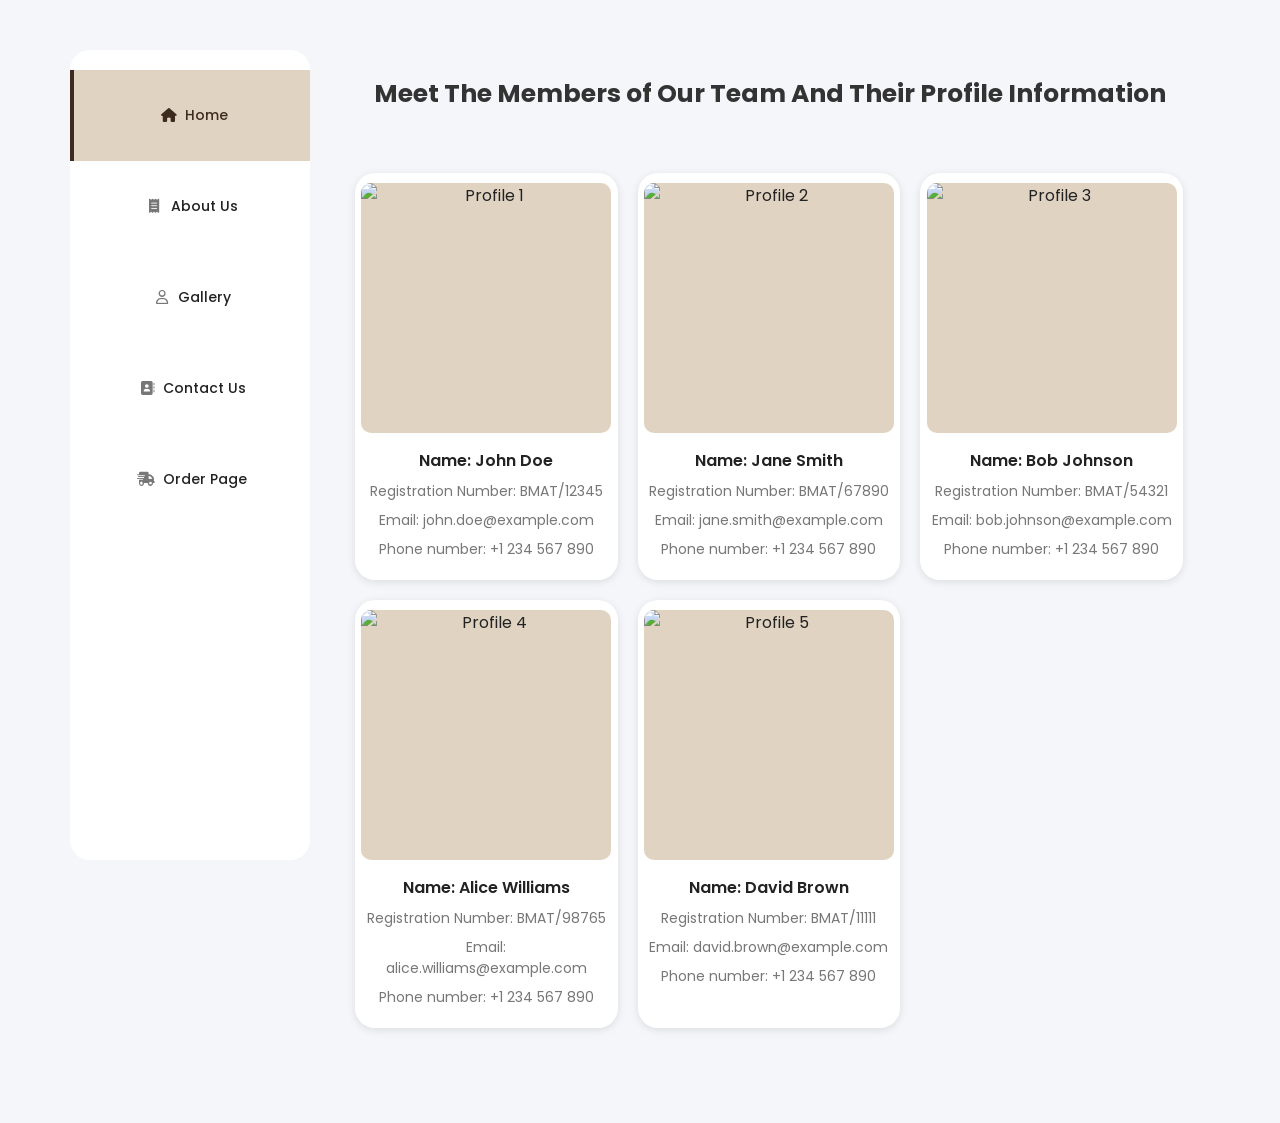
==== index.html @ d4637ca0 "Initial commit" ====
<!DOCTYPE html>
<html lang="en">
<head>
    <meta charset="UTF-8">
    <meta name="viewport" content="width=device-width, initial-scale=1.0">
    <title>Homepage</title>
    <link rel="stylesheet" href="styles.css">

    <link href="https://fonts.googleapis.com/css2?family=Poppins:wght@300;400;500;600&display=swap" rel="stylesheet">
    <link rel="stylesheet" href="https://cdnjs.cloudflare.com/ajax/libs/font-awesome/6.4.0/css/all.min.css">
</head>
<body>
    <button class="sidebar-toggle" id="sidebarToggle">
        <i class="fas fa-bars"></i>
    </button>
    <div class="page-container">
        <div id="sidebarOverlay" class="sidebar-overlay"></div>
        <aside class="sidebar">
            <nav>
                <a href="#" class="active"><i class="fa-solid fa-house"></i> Home</a>
                <a href="about.html"><i class="fa-solid fa-receipt"></i> About Us</a>
                <a href="profile.html" id="profileLink"><i class="fa-regular fa-user"></i> Gallery</a>
                <a href="contact.html"><i class="fa-solid fa-address-book"></i> Contact Us</a>
                <a href="order.html"><i class="fa-solid fa-truck-fast"></i> Order Page</a>
                <!-- <a href="feed.html"><i class="fa-solid fa-headset"></i> News Letter</a> -->
            </nav>
        </aside>

        <main class="content">
          <!-- Profile Information Section -->
            <h2>Meet The Members of Our Team And Their Profile Information</h2>

        <div class="cards-container">
                <div class="profile-card">
                    <img src="images/adire-fabrics.webp" alt="Profile 1">
                    <div class="card-info">
                        <h3>Name: John Doe</h3>
                        <p>Registration Number: BMAT/12345</p>
                        <p>Email: john.doe@example.com</p>
                        <p>Phone number: +1 234 567 890</p>
                    </div>
                </div>
                
                <div class="profile-card">
                    <img src="https://via.placeholder.com/150" alt="Profile 2">
                    <div class="card-info">
                        <h3>Name: Jane Smith</h3>
                        <p>Registration Number: BMAT/67890</p>
                        <p>Email: jane.smith@example.com</p>
                        <p>Phone number: +1 234 567 890</p>
                    </div>
                </div>
                
                <div class="profile-card">
                    <img src="https://via.placeholder.com/150" alt="Profile 3">
                    <div class="card-info">
                        <h3>Name: Bob Johnson</h3>
                        <p>Registration Number: BMAT/54321</p>
                        <p>Email: bob.johnson@example.com</p>
                        <p>Phone number: +1 234 567 890</p>

                    </div>
                </div>
                
                <div class="profile-card">
                    <img src="https://via.placeholder.com/150" alt="Profile 4">
                    <div class="card-info">
                        <h3>Name: Alice Williams</h3>
                        <p>Registration Number: BMAT/98765</p>
                        <p>Email: alice.williams@example.com</p>
                        <p>Phone number: +1 234 567 890</p>
                    </div>
                </div>
                
                <div class="profile-card">
                    <img src="https://via.placeholder.com/150" alt="Profile 5">
                    <div class="card-info">
                        <h3>Name: David Brown</h3>
                        <p>Registration Number: BMAT/11111</p>
                        <p>Email: david.brown@example.com</p>
                        <p>Phone number: +1 234 567 890</p>

                    </div>
                </div>
            </div>

            
        </main>



        </div>

    <script>
        // Mobile menu toggle functionality
        const sidebarToggle = document.getElementById('sidebarToggle');
        const pageContainer = document.querySelector('.page-container');
        const sidebarOverlay = document.getElementById('sidebarOverlay');

        sidebarToggle.addEventListener('click', () => {
            pageContainer.classList.toggle('sidebar-open');
        });

        sidebarOverlay.addEventListener('click', () => {
            pageContainer.classList.remove('sidebar-open');
        });
    </script>
</body>
</html>
---- styles.css ----
:root {
    --primary: #3D2B1F;
    --primary-light: #E0D3C2;
    --bg-color: #F4F6F9;
    --text-dark: #222;
    --text-light: #777;
    --white: #FFFFFF;
}

* { box-sizing: border-box; margin: 0; padding: 0; font-family: 'Poppins', sans-serif; }

body { background-color: var(--bg-color); color: var(--text-dark); }

.sidebar-toggle {
    display: none;
    background: none;
    border: none;
    color: var(--white);
    font-size: 20px;
    cursor: pointer;
    position: fixed;
    top: 20px;
    left: 20px;
    z-index: 1000;
    background: var(--primary);
    padding: 10px;
    border-radius: 8px;
    box-shadow: 0 2px 8px rgba(0,0,0,0.2);
}

.sidebar-toggle i {
    color: var(--bg-color);
}

.sidebar-overlay {
    position: fixed;
    inset: 0;
    background: rgba(0,0,0,0.55);
    opacity: 0;
    visibility: hidden;
    transition: opacity 180ms ease-in-out;
    z-index: 900;
}

.page-container.sidebar-open .sidebar-overlay {
    opacity: 1;
    visibility: visible;
}

.page-container { display: flex; gap: 20px; padding: 0 20px; }

.sidebar {
    background: var(--white); width: 220px; border-radius: 20px; padding: 20px 0;
    display: flex; flex-direction: column; justify-content: space-between;
    height: 90vh; position: sticky; top: 20px; margin-top: 10px;
}
.sidebar nav a {
    display: block; padding: 35px 25px; color: var(--text-dark); text-decoration: none; font-size: 14px; font-weight: 500; transition: 0.3s;
}

.sidebar nav a i { width: 25px; color: var(--text-light); }

.sidebar nav a.active { background: var(--primary-light); color: var(--primary); border-left: 4px solid var(--primary); }

.sidebar nav a.active i { color: var(--primary); }
.sidebar-bottom a.active { background: var(--primary-light); color: var(--primary); border-left: 4px solid var(--primary); }

.content { flex: 1; display: flex; flex-direction: column; gap: 20px; margin-bottom: 30px; }
h2 { font-size: 25px; text-align: center; padding: 10px; color: var(--primary); }

/* Cards Container */
.cards-container {
    display: flex;
    flex-wrap: wrap;
    gap: 20px;
    justify-content: flex-start;
}

/* Student Profile Section */
.profile-card {
    background: var(--white); 
    border-radius: 20px; 
    padding: 10px;
    padding-bottom: 20px;
    display: flex; 
    flex-direction: column;
    align-items: center;
    gap: 15px;
    width: calc(33.333% - 14px);
    box-shadow: 0 2px 8px rgba(0,0,0,0.1);
    transition: transform 0.3s ease;
}

.profile-card:hover {
    transform: translateY(-5px);
}

.profile-card img {
    width: 250px; 
    height: 250px; 
    border-radius: 10px; 
    object-fit: cover; 
    background: var(--primary-light);
}

.card-info {
    display: flex;
    flex-direction: column;
    align-items: center;
    gap: 8px;
    text-align: center;
}

.card-info h3 {
    font-size: 16px;
    font-weight: 600;
    margin: 0;
}

.card-info p {
    font-size: 14px;
    color: var(--text-light);
    margin: 0;
}

@media (max-width: 900px) {
    .profile-card { width: calc(50% - 10px); }
}

h2 {
    color: #333;
    text-align: center;
}

form.contact-form {
    background: #fff;
    padding: 28px;
    border-radius: 12px;
    max-width: 620px;
    width: min(100%, 620px);
    margin: 0 auto 30px;
    box-shadow: 0 6px 16px rgba(0,0,0,0.12);
    display: grid;
    gap: 18px;
}

.form-group {
    display: flex;
    flex-direction: column;
    gap: 8px;
}

.form-group label,
form.contact-form legend {
    color: #444;
    font-weight: 600;
    font-size: 0.95rem;
}

label {
    display: flex;
    align-items: center;
    gap: 6px;
}

form.contact-form fieldset {
    border: 1px solid #ddd;
    border-radius: 8px;
    padding: 12px 14px;
    display: grid;
    gap: 8px;
}

form.contact-form fieldset legend {
    padding: 0 5px;
}

form.contact-form input[type="text"],
form.contact-form input[type="email"],
form.contact-form textarea {
    width: 100%;
    padding: 10px 12px;
    border: 1px solid #ccc;
    border-radius: 8px;
    font-size: 0.95rem;
    transition: border-color 0.2s ease, box-shadow 0.2s ease;
}

form.contact-form input[type="text"]:focus,
form.contact-form input[type="email"]:focus,
form.contact-form textarea:focus {
    outline: none;
    border-color: var(--primary);
    box-shadow: 0 0 0 3px rgba(220, 164, 54, 0.2);
}

form.contact-form textarea {
    min-height: 110px;
    resize: vertical;
}

form.contact-form button {
    width: max-content;
    margin: 0 auto;
    padding: 10px 22px;
    border-radius: 8px;
    font-weight: 700;
}

input[type="radio"], input[type="checkbox"] {
    margin-right: 8px;
    accent-color: var(--primary);
}

/* reset old broken body override from later section */
body {
    margin: 0;
    font-family: 'Poppins', sans-serif;
    background-color: var(--bg-color);
    color: var(--text-dark);
}

input[type="radio"], input[type="checkbox"] {
    margin-right: 8px;
}

#textarea {
    width: 95%;
    height: 100px;
    padding: 8px;
    margin-top: 5px;
    margin-bottom: 15px;
    border: 1px solid #ccc;
    border-radius: 4px;
}
button {
    background-color: var(--primary);
    color: var(--bg-color);
    padding: 10px 18px;
    border: none;
    font-size: 16px;
    font-weight: 600;
    border-radius: 4px;
    cursor: pointer;
    display: block;
    margin: auto;
}

button:hover {
    background-color: #776b5b;
}

.container {
    display: flex;
    flex-direction: column;
    align-items: center;
    gap: 20px;
}

/* Invisible border table */
.layout-table {
    border: none;
    width: 600px;
    height: 200px;
    margin: 0;
}

.layout-table td {
    padding: 15px;
    border: none; /* invisible borders */
    background-color: var(--primary-light);
    text-align: center;
}

/* Visible border table */
.data-table {
    border-collapse: collapse;
    width: 600px;
    height: 300px;
    background-color: var(--primary-light);
    box-shadow: 0 4px 8px rgba(0,0,0,0.1);
}

.data-table th, .data-table td {
    border: 1px solid #333;
    padding: 10px;
    text-align: center;
}

.data-table th {
    background-color: var(--primary);
    color: white;
}

.data-table img {
    width: 100px;
    height: auto;
    border-radius: 4px;
}

/* Rollover images */
body {
    font-family: Arial, sans-serif;
    background-color: #f4f6f9;
    text-align: center;
    margin: 40px;
}

h2 {
    margin-bottom: 30px;
    color: #333;
}

/* Box model styling */
.image-box {
    display: inline-block;
    margin: 20px;
    padding: 15px;
    border: 2px solid #ccc;
    border-radius: 8px;
    background-color: #fff;
    position: relative; /* positioning concept */
}

/* Rollover effect */
.rollover {
    width: 150px;
    height: 150px;
    transition: transform 0.3s, opacity 0.3s;
}

.rollover:hover {
    transform: scale(1.1); /* enlarge on hover */
    opacity: 0.8;          /* fade effect */
    content: url("https://via.placeholder.com/150/f44336/ffffff?text=Hovered");
}

/* Hyperlinked image styling */
.hyperlink {
    width: 150px;
    height: 150px;
    border: 3px solid #2196F3;
    border-radius: 6px;
    transition: box-shadow 0.3s;
}

.hyperlink:hover {
    box-shadow: 0 0 12px rgba(33, 150, 243, 0.7);
}

/* About Section */
.mission {
    display: flex;
    gap: 20px;
    flex-wrap: wrap;
}

.mission-card {
    background-color: var(--white);
    border-radius: 12px;
    padding: 20px;
    width: 100%;
    align-items: center;
    margin: 20px 30px;
    box-shadow: 0 4px 12px rgba(0,0,0,0.1);
    border-left: 4px solid var(--primary);
    transition: transform .25s;
}

.mission-card:hover {
    transform: translateY(-3px);
}

.mission-card h3 {
    font-size: 1.5rem;
    color: var(--primary);
    margin-bottom: 10px;
}

.mission-card p {
    font-size: 1.0rem;
    color: var(--text-dark);
    line-height: 1.6;
}

/* ══════════════════════════════════════
   COMMUNITY TESTIMONIALS
══════════════════════════════════════ */
.community-section {
    background: var(--primary-light);
    padding: 3.5rem 2rem;
    margin-left: 0;
}

.community-inner {
    max-width: 1200px;
    margin: 0 auto;
}

.community-title {
    font-family: 'Poppins', sans-serif;
    font-size: 1.7rem;
    font-weight: 700;
    text-align: center;
    text-transform: uppercase;
    letter-spacing: .05em;
    margin-bottom: 2.25rem;
    color: var(--primary);
}

.testimonials-grid {
    display: grid;
    grid-template-columns: repeat(auto-fit, minmax(280px, 1fr));
    gap: 1.25rem;
}

.testimonial-card {
    background: var(--white);
    border-radius: 15px;
    padding: 1.5rem;
    box-shadow: 0 4px 18px rgba(0,0,0,.08);
    transition: transform .25s;
}

.testimonial-card:hover {
    transform: translateY(-3px);
}

.testimonial-header {
    display: flex;
    align-items: center;
    gap: .85rem;
    margin-bottom: 1rem;
}

.testimonial-avatar {
    width: 48px;
    height: 48px;
    border-radius: 50%;
    overflow: hidden;
    flex-shrink: 0;
    background: var(--primary-light);
}

.testimonial-avatar img {
    width: 100%;
    height: 100%;
    object-fit: cover;
    object-position: center top;
    display: block;
}

.testimonial-name {
    font-family: 'Poppins', sans-serif;
    font-size: .88rem;
    font-weight: 600;
    color: var(--text-dark);
    margin-bottom: .1rem;
}

.testimonial-role {
    font-size: .72rem;
    color: var(--text-light);
}

.testimonial-text {
    font-size: .82rem;
    color: var(--text-dark);
    line-height: 1.7;
    font-style: italic;
}

/* ══════════════════════════════════════
   RESPONSIVE DESIGN
══════════════════════════════════════ */

/* Mobile Styles (up to 768px) */
@media (max-width: 768px) {
    .sidebar-toggle {
        display: block;
    }

    .page-container {
        padding: 0;
    }

    .sidebar {
        position: fixed;
        top: 0;
        left: -220px;
        width: 220px;
        height: 100vh;
        margin-top: 0;
        z-index: 1000;
        transition: left 0.3s ease;
        border-radius: 0;
    }

    .page-container.sidebar-open .sidebar {
        left: 0;
    }

    .content {
        margin-left: 0;
        padding: 20px;
        margin-bottom: 20px;
    }

    .welcome-header h2 {
        font-size: 24px;
        padding: 15px;
    }

    /* Profile cards - stack vertically on mobile */
    .cards-container {
        flex-direction: column;
        gap: 15px;
    }

    .profile-card {
        width: 100%;
        padding: 15px;
    }

    .profile-card img {
        width: 200px;
        height: 200px;
    }

    /* Mission cards - stack on mobile */
    .mission {
        flex-direction: column;
        gap: 20px;
    }

    .mission-card {
        margin: 0;
        width: 100%;
    }

    /* Testimonials - single column on mobile */
    .testimonials-grid {
        grid-template-columns: 1fr;
        gap: 1rem;
    }

    /* Tables - make scrollable on mobile */
    .container {
        flex-direction: column;
        gap: 20px;
    }

    .layout-table {
        width: 100%;
        margin-right: 0;
        overflow-x: auto;
        display: block;
        white-space: nowrap;
    }

    .layout-table td {
        padding: 8px;
        min-width: 60px;
        text-align: center;
    }

    .data-table {
        width: 100%;
        overflow-x: auto;
        display: block;
        white-space: nowrap;
    }

    .data-table th,
    .data-table td {
        padding: 8px;
        min-width: 80px;
        text-align: center;
    }

    .data-table img {
        width: 60px;
        min-width: 60px;
    }

    /* Contact form - full width on mobile */
    form.contact-form {
        padding: 20px;
        margin: 0;
        width: 100%;
        max-width: none;
    }

    /* Image boxes - center and reduce size */
    .image-box {
        margin: 15px;
        padding: 10px;
    }

    .rollover, .hyperlink {
        width: 120px;
        height: 120px;
    }

    /* Community section */
    .community-section {
        margin-left: 0;
        padding: 2rem 1rem;
    }

    /* General text adjustments */
    h2 {
        font-size: 20px;
        padding: 10px;
    }

    .mission-card h3 {
        font-size: 1.3rem;
    }

    .community-title {
        font-size: 1.4rem;
    }
}

/* Tablet Styles (769px to 1024px) */
@media (min-width: 769px) and (max-width: 1024px) {
    .page-container {
        padding: 0 15px;
    }

    .sidebar {
        width: 200px;
    }

    .content {
        padding: 15px;
    }

    /* Profile cards - 2 per row on tablet */
    .profile-card {
        width: calc(50% - 10px);
    }

    .profile-card img {
        width: 200px;
        height: 200px;
    }

    /* Mission cards - side by side on tablet */
    .mission {
        display: flex;
        flex-direction: row;
        gap: 20px;
    }

    .mission-card {
        width: calc(50% - 10px);
        margin: 0;
    }

    /* Testimonials - 2 columns on tablet */
    .testimonials-grid {
        grid-template-columns: repeat(2, 1fr);
    }

    /* Tables - adjust sizing */
    .data-table {
        width: 100%;
        max-width: 600px;
    }

    .layout-table {
        width: 100%;
        max-width: 600px;
        height: 150px;
    }

    /* Contact form */
    form.contact-form {
        max-width: 500px;
    }

    /* Community section */
    .community-section {
        margin-left: 20px;
        padding: 3rem 1.5rem;
    }
}

/* Large Desktop Styles (1025px+) */
@media (min-width: 1025px) {
    .page-container {
        max-width: 1400px;
        margin: 0 auto;
        padding: 0 30px;
    }

    .sidebar {
        width: 240px;
    }

    .content {
        padding: 25px;
    }

    /* Profile cards - 3 per row on large screens */
    .profile-card {
        width: calc(33.333% - 14px);
    }

    /* Mission cards - side by side */
    .mission {
        display: flex;
        gap: 30px;
    }

    .mission-card {
        flex: 1;
        margin: 0;
    }

    /* Testimonials - 4 columns on very large screens */
    @media (min-width: 1200px) {
        .testimonials-grid {
            grid-template-columns: repeat(4, 1fr);
        }
    }

    /* Tables */
    .container {
        align-items: center;
        gap: 30px;
    }

    .data-table {
        width: 700px;
    }

    .layout-table {
        width: 700px;
        height: 200px;
        margin: 0;
    }

    /* Contact form */
    form.contact-form {
        max-width: 700px;
    }

    /* Community section */
    .community-section {
        margin-left: 60px;
        padding: 4rem 2.5rem;
    }
}

/* Extra small screens (up to 480px) */
@media (max-width: 480px) {
    .sidebar-toggle {
        top: 10px;
        left: 10px;
        padding: 8px;
        font-size: 18px;
    }

    .content {
        padding: 15px 10px;
    }

    .welcome-header h2 {
        font-size: 20px;
        padding: 10px;
    }

    .profile-card {
        padding: 10px;
    }

    .profile-card img {
        width: 150px;
        height: 150px;
    }

    .card-info h3 {
        font-size: 14px;
    }

    .card-info p {
        font-size: 12px;
    }

    form.contact-form {
        padding: 15px;
        gap: 15px;
    }

    .form-group label,
    form.contact-form legend {
        font-size: 0.9rem;
    }

    form.contact-form input[type="text"],
    form.contact-form input[type="email"],
    form.contact-form textarea {
        padding: 8px 10px;
        font-size: 0.9rem;
    }

    .image-box {
        margin: 10px;
        padding: 8px;
    }

    .rollover, .hyperlink {
        width: 100px;
        height: 100px;
    }

    .data-table img {
        width: 60px;
    }

    .community-section {
        padding: 1.5rem 0.5rem;
    }

    .testimonial-card {
        padding: 1rem;
    }

    .testimonial-text {
        font-size: 0.75rem;
        line-height: 1.5;
    }

    .testimonial-header {
        gap: 0.5rem;
    }

    .testimonial-avatar {
        width: 40px;
        height: 40px;
    }

    .testimonial-name {
        font-size: 0.8rem;
    }
}
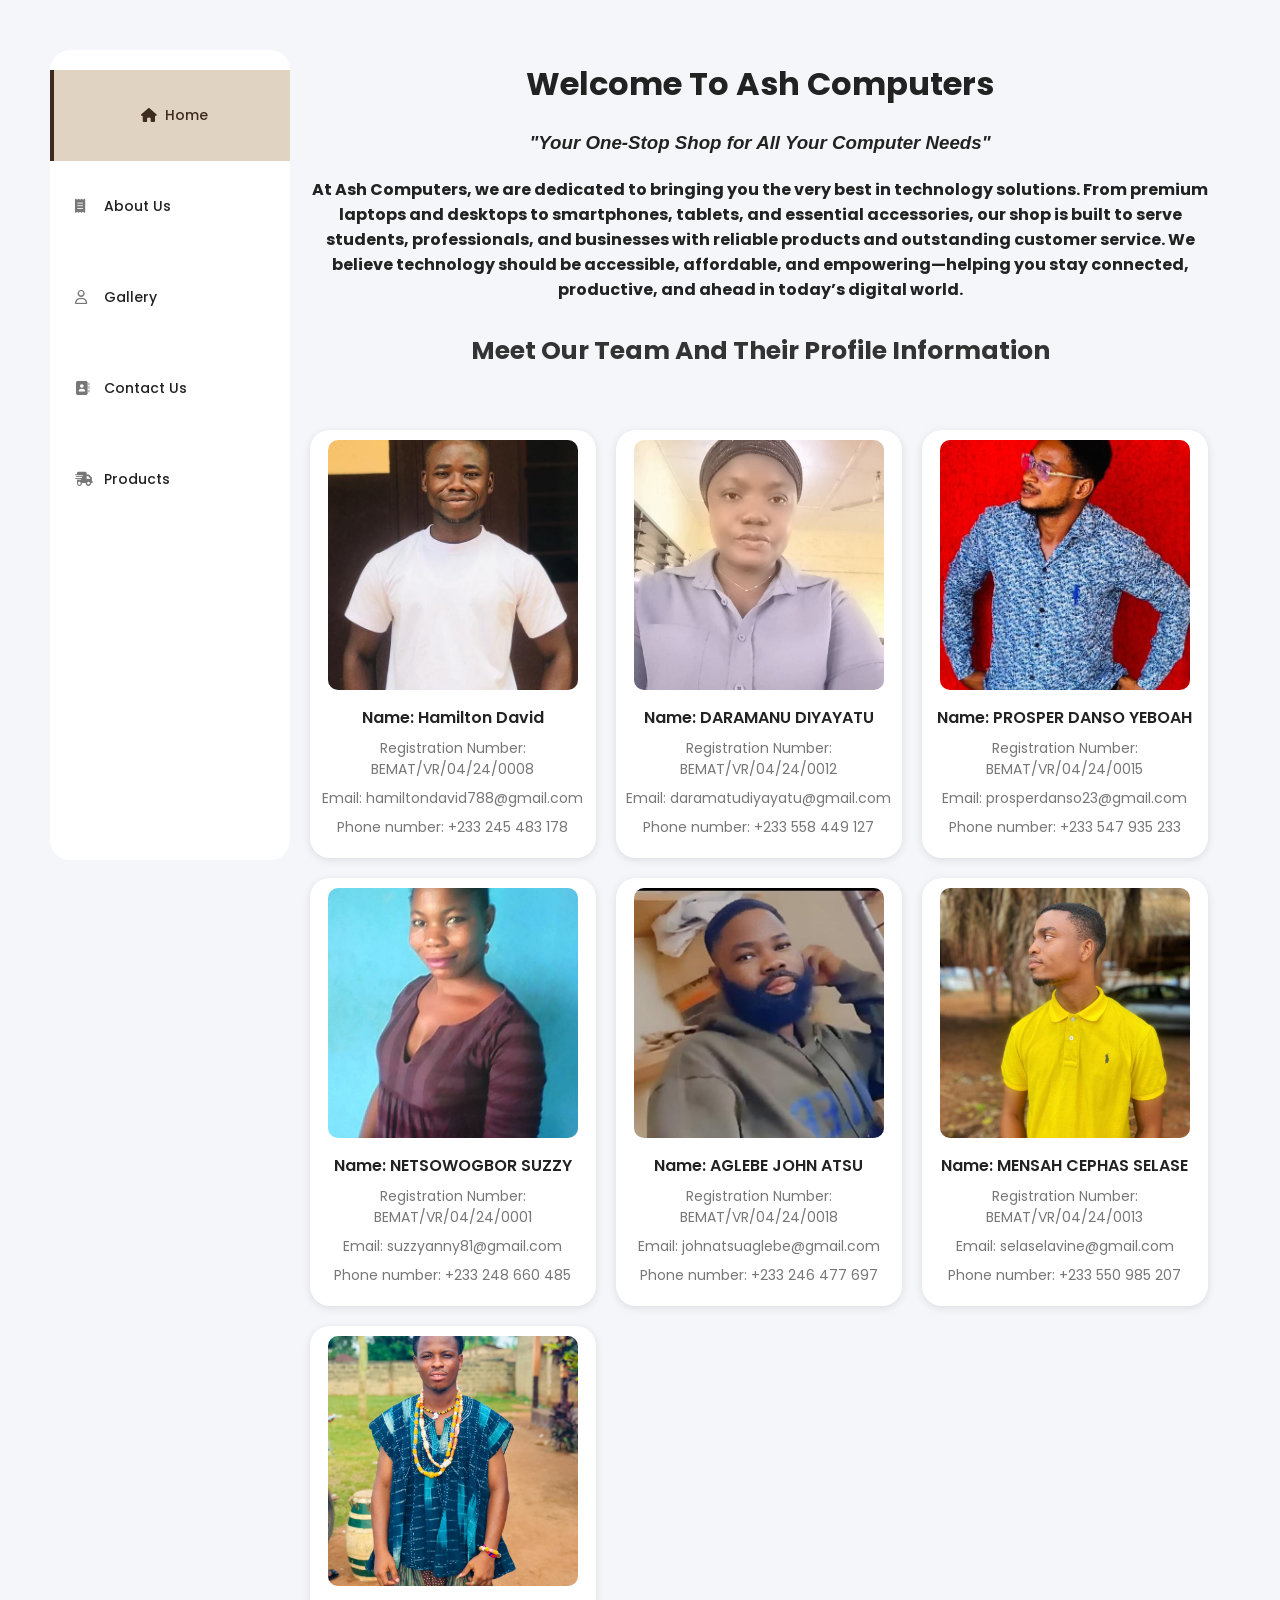
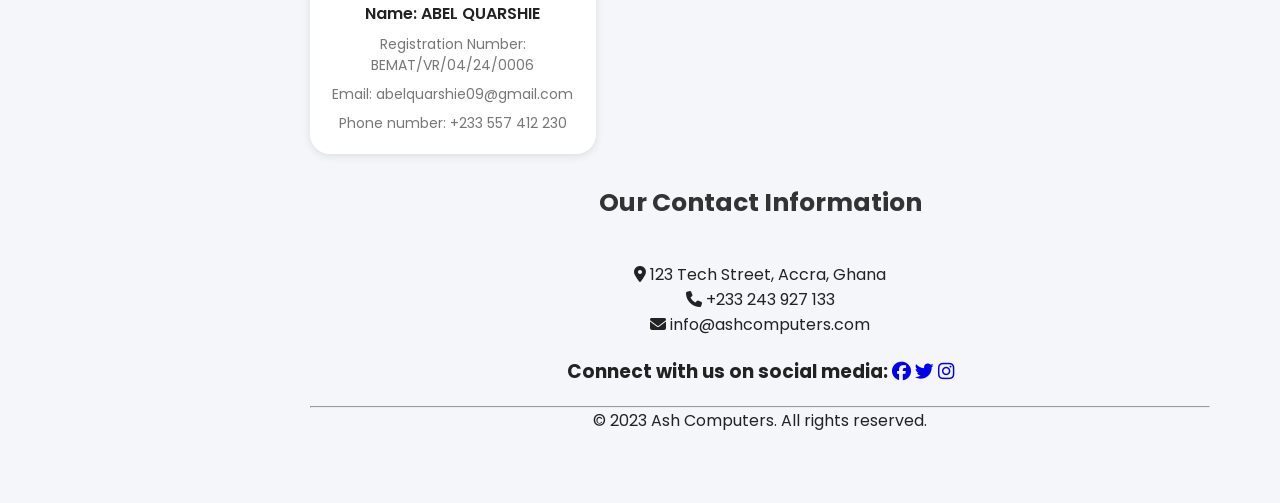
==== commit 535841b2: "Site updated with necessary details" ====
--- a/index.html
+++ b/index.html
@@ -19,78 +19,113 @@
             <nav>
                 <a href="#" class="active"><i class="fa-solid fa-house"></i> Home</a>
                 <a href="about.html"><i class="fa-solid fa-receipt"></i> About Us</a>
-                <a href="profile.html" id="profileLink"><i class="fa-regular fa-user"></i> Gallery</a>
+                <a href="gallery.html" id="profileLink"><i class="fa-regular fa-user"></i> Gallery</a>
                 <a href="contact.html"><i class="fa-solid fa-address-book"></i> Contact Us</a>
-                <a href="order.html"><i class="fa-solid fa-truck-fast"></i> Order Page</a>
-                <!-- <a href="feed.html"><i class="fa-solid fa-headset"></i> News Letter</a> -->
+                <a href="products.html"><i class="fa-solid fa-truck-fast"></i> Products</a>
             </nav>
         </aside>
 
         <main class="content">
           <!-- Profile Information Section -->
-            <h2>Meet The Members of Our Team And Their Profile Information</h2>
+           <h1>Welcome To Ash Computers</h1>
+              <h3><em>"Your One-Stop Shop for All Your Computer Needs"</em></h3>
+           <h4>At Ash Computers, we are dedicated to bringing you the very best in technology solutions. From premium laptops and desktops to smartphones, tablets, and essential accessories, our shop is built to serve students, professionals, and businesses with reliable products and outstanding customer service. We believe technology should be accessible, affordable, and empowering—helping you stay connected, productive, and ahead in today’s digital world.</h4>
+
+            <h2>Meet Our Team And Their Profile Information</h2>
 
         <div class="cards-container">
                 <div class="profile-card">
-                    <img src="images/adire-fabrics.webp" alt="Profile 1">
+                    <img src="images/david.jpeg" alt="Profile 1">
                     <div class="card-info">
-                        <h3>Name: John Doe</h3>
-                        <p>Registration Number: BMAT/12345</p>
-                        <p>Email: john.doe@example.com</p>
-                        <p>Phone number: +1 234 567 890</p>
+                        <h3>Name: Hamilton David</h3>
+                        <p>Registration Number: BEMAT/VR/04/24/0008</p>
+                        <p>Email: hamiltondavid788@gmail.com</p>
+                        <p>Phone number: +233 245 483 178</p>
                     </div>
                 </div>
                 
                 <div class="profile-card">
-                    <img src="https://via.placeholder.com/150" alt="Profile 2">
+                    <img src="images/diyayatu.jpeg" alt="Profile 2">
                     <div class="card-info">
-                        <h3>Name: Jane Smith</h3>
-                        <p>Registration Number: BMAT/67890</p>
-                        <p>Email: jane.smith@example.com</p>
-                        <p>Phone number: +1 234 567 890</p>
+                        <h3>Name: DARAMANU DIYAYATU</h3>
+                        <p>Registration Number: BEMAT/VR/04/24/0012</p>
+                        <p>Email: daramatudiyayatu@gmail.com</p>
+                        <p>Phone number: +233 558 449 127</p>
                     </div>
                 </div>
                 
                 <div class="profile-card">
-                    <img src="https://via.placeholder.com/150" alt="Profile 3">
+                    <img src="images/prosper.jpeg" alt="Profile 3">
                     <div class="card-info">
-                        <h3>Name: Bob Johnson</h3>
-                        <p>Registration Number: BMAT/54321</p>
-                        <p>Email: bob.johnson@example.com</p>
-                        <p>Phone number: +1 234 567 890</p>
-
+                        <h3>Name: PROSPER DANSO YEBOAH</h3>
+                        <p>Registration Number: BEMAT/VR/04/24/0015</p>
+                        <p>Email: prosperdanso23@gmail.com</p>
+                        <p>Phone number: +233 547 935 233</p>
                     </div>
                 </div>
                 
                 <div class="profile-card">
-                    <img src="https://via.placeholder.com/150" alt="Profile 4">
+                    <img src="images/suzzy.jpeg" alt="Profile 4">
                     <div class="card-info">
-                        <h3>Name: Alice Williams</h3>
-                        <p>Registration Number: BMAT/98765</p>
-                        <p>Email: alice.williams@example.com</p>
-                        <p>Phone number: +1 234 567 890</p>
+                        <h3>Name: NETSOWOGBOR SUZZY</h3>
+                        <p>Registration Number: BEMAT/VR/04/24/0001</p>
+                        <p>Email: suzzyanny81@gmail.com</p>
+                        <p>Phone number: +233 248 660 485</p>
                     </div>
                 </div>
                 
                 <div class="profile-card">
-                    <img src="https://via.placeholder.com/150" alt="Profile 5">
+                    <img src="images/john.jpeg" alt="Profile 5">
                     <div class="card-info">
-                        <h3>Name: David Brown</h3>
-                        <p>Registration Number: BMAT/11111</p>
-                        <p>Email: david.brown@example.com</p>
-                        <p>Phone number: +1 234 567 890</p>
+                        <h3>Name: AGLEBE JOHN ATSU</h3>
+                        <p>Registration Number: BEMAT/VR/04/24/0018</p>
+                        <p>Email: johnatsuaglebe@gmail.com</p>
+                        <p>Phone number: +233 246 477 697</p>
+                    </div>
+                </div>
 
+                <div class="profile-card">
+                    <img src="images/cephas.jpeg" alt="Profile 2">
+                    <div class="card-info">
+                        <h3>Name: MENSAH CEPHAS SELASE</h3>
+                        <p>Registration Number: BEMAT/VR/04/24/0013</p>
+                        <p>Email: selaselavine@gmail.com</p>
+                        <p>Phone number: +233 550 985 207</p>
+                    </div>
+                </div>
+
+                <div class="profile-card">
+                    <img src="images/abel.jpeg" alt="Profile 2">
+                    <div class="card-info">
+                        <h3>Name: ABEL QUARSHIE</h3>
+                        <p>Registration Number: BEMAT/VR/04/24/0006</p>
+                        <p>Email: abelquarshie09@gmail.com</p>
+                        <p>Phone number: +233 557 412 230</p>
                     </div>
                 </div>
             </div>
 
-            
+            <div>
+        <h2>Our Contact Information</h2>
+        <p><i class="fa-solid fa-location-dot"></i> 123 Tech Street, Accra, Ghana</p>
+        <p><i class="fa-solid fa-phone"></i> +233 243 927 133</p>
+        <p><i class="fa-solid fa-envelope"></i> info@ashcomputers.com</p>
+    </div>
+
+    <h3>
+        Connect with us on social media:
+        <a href="https://www.facebook.com/ashcomputers" target="_blank"><i class="fab fa-facebook"></i></a>
+        <a href="https://www.twitter.com/ashcomputers" target="_blank"><i class="fab fa-twitter"></i></a>
+        <a href="https://www.instagram.com/ashcomputers" target="_blank"><i class="fab fa-instagram"></i></a>
+    </h3>
+    <div>
+        <hr>
+        <p>&copy; 2023 Ash Computers. All rights reserved.</p>
+    </div>
+
         </main>
-
-
-
         </div>
-
+        
     <script>
         // Mobile menu toggle functionality
         const sidebarToggle = document.getElementById('sidebarToggle');
--- a/styles.css
+++ b/styles.css
@@ -47,7 +47,7 @@
     visibility: visible;
 }
 
-.page-container { display: flex; gap: 20px; padding: 0 20px; }
+.page-container { display: flex;  padding: 0 20px; }
 
 .sidebar {
     background: var(--white); width: 220px; border-radius: 20px; padding: 20px 0;
@@ -55,17 +55,15 @@
     height: 90vh; position: sticky; top: 20px; margin-top: 10px;
 }
 .sidebar nav a {
-    display: block; padding: 35px 25px; color: var(--text-dark); text-decoration: none; font-size: 14px; font-weight: 500; transition: 0.3s;
-}
+    display: block; padding: 35px 25px; color: var(--text-dark); text-decoration: none; font-size: 14px; font-weight: 500; transition: 0.3s; text-align: left;}
 
 .sidebar nav a i { width: 25px; color: var(--text-light); }
 
-.sidebar nav a.active { background: var(--primary-light); color: var(--primary); border-left: 4px solid var(--primary); }
+.sidebar nav a.active { background: var(--primary-light); color: var(--primary); border-left: 4px solid var(--primary); text-align: center; }
 
 .sidebar nav a.active i { color: var(--primary); }
-.sidebar-bottom a.active { background: var(--primary-light); color: var(--primary); border-left: 4px solid var(--primary); }
-
-.content { flex: 1; display: flex; flex-direction: column; gap: 20px; margin-bottom: 30px; }
+
+.content { flex: 1; display: flex; flex-direction: column; gap: 20px; margin-bottom: 10px; }
 h2 { font-size: 25px; text-align: center; padding: 10px; color: var(--primary); }
 
 /* Cards Container */
@@ -128,9 +126,7 @@
 }
 
 h2 {
-    color: #333;
-    text-align: center;
-}
+    color: #333; text-align: center;}
 
 form.contact-form {
     background: #fff;
@@ -212,17 +208,7 @@
     accent-color: var(--primary);
 }
 
-/* reset old broken body override from later section */
-body {
-    margin: 0;
-    font-family: 'Poppins', sans-serif;
-    background-color: var(--bg-color);
-    color: var(--text-dark);
-}
-
-input[type="radio"], input[type="checkbox"] {
-    margin-right: 8px;
-}
+
 
 #textarea {
     width: 95%;
@@ -272,11 +258,20 @@
     text-align: center;
 }
 
+.layout-table th {
+    background-color: var(--primary);
+    color: white;
+    padding: 15px;
+    text-align: center;
+    border: none;
+}
+
 /* Visible border table */
 .data-table {
     border-collapse: collapse;
-    width: 600px;
-    height: 300px;
+    width: 100%;
+    max-width: 600px;
+    margin: 0 auto;
     background-color: var(--primary-light);
     box-shadow: 0 4px 8px rgba(0,0,0,0.1);
 }
@@ -293,12 +288,38 @@
 }
 
 .data-table img {
-    width: 100px;
+    width: 100%;
+    max-width: 100px;
     height: auto;
     border-radius: 4px;
 }
 
+/* Responsive adjustments for smaller screens */
+@media (max-width: 768px) {
+    .data-table th, .data-table td {
+        padding: 5px;
+        font-size: 14px;
+    }
+    .data-table img {
+        max-width: 50px;
+    }
+}
+
 /* Rollover images */
+.rollover-grid {
+    display: grid;
+    grid-template-columns: repeat(2, minmax(0, 1fr));
+    gap: 20px;
+    justify-items: center;
+    align-items: start;
+    margin: 0 auto;
+    width: min(100%, 1080px);
+}
+
+.rollover-grid .image-box {
+    margin: 0;
+}
+
 body {
     font-family: Arial, sans-serif;
     background-color: #f4f6f9;
@@ -313,7 +334,6 @@
 
 /* Box model styling */
 .image-box {
-    display: inline-block;
     margin: 20px;
     padding: 15px;
     border: 2px solid #ccc;
@@ -324,21 +344,24 @@
 
 /* Rollover effect */
 .rollover {
-    width: 150px;
-    height: 150px;
+    display: block;
+    width: 100%;
+    max-width: 500px;
+    height: auto;
     transition: transform 0.3s, opacity 0.3s;
 }
 
 .rollover:hover {
     transform: scale(1.1); /* enlarge on hover */
     opacity: 0.8;          /* fade effect */
-    content: url("https://via.placeholder.com/150/f44336/ffffff?text=Hovered");
+    /* removed content URL swap to avoid missing-placeholder display issues */
 }
 
 /* Hyperlinked image styling */
 .hyperlink {
-    width: 150px;
-    height: 150px;
+    display: inline-block;
+    width: 500px;
+    height: 290px;
     border: 3px solid #2196F3;
     border-radius: 6px;
     transition: box-shadow 0.3s;
@@ -388,7 +411,7 @@
 ══════════════════════════════════════ */
 .community-section {
     background: var(--primary-light);
-    padding: 3.5rem 2rem;
+    padding: 1.5rem 1rem;
     margin-left: 0;
 }
 
@@ -511,6 +534,52 @@
         padding: 15px;
     }
 
+    /* Fix horizontal overflow on mobile for product page */
+    .page-container,
+    body,
+    html {
+        overflow-x: hidden;
+        min-width: 0;
+    }
+
+    .content,
+    .container {
+        width: 100%;
+        max-width: 100%;
+        box-sizing: border-box;
+        padding: 0 12px;
+    }
+
+    .layout-table,
+    .data-table {
+        width: 100%;
+        max-width: 100%;
+        table-layout: fixed;
+        overflow-wrap: break-word;
+    }
+
+    .data-table th,
+    .data-table td {
+        font-size: 13px;
+        padding: 6px;
+    }
+
+    .data-table img {
+        max-width: 50px;
+        height: auto;
+    }
+
+    /* Rollover grid adjustments for mobile */
+    .rollover-grid {
+        grid-template-columns: 1fr;
+        gap: 15px;
+        width: 100%;
+    }
+
+    .rollover-grid .image-box {
+        margin: 10px 0;
+    }
+
     /* Profile cards - stack vertically on mobile */
     .cards-container {
         flex-direction: column;
@@ -693,7 +762,7 @@
     .page-container {
         max-width: 1400px;
         margin: 0 auto;
-        padding: 0 30px;
+        padding: 0 10px;
     }
 
     .sidebar {
@@ -701,7 +770,7 @@
     }
 
     .content {
-        padding: 25px;
+        padding: 20px;
     }
 
     /* Profile cards - 3 per row on large screens */
@@ -723,7 +792,7 @@
     /* Testimonials - 4 columns on very large screens */
     @media (min-width: 1200px) {
         .testimonials-grid {
-            grid-template-columns: repeat(4, 1fr);
+            grid-template-columns: repeat(2, 1fr);
         }
     }
 
@@ -750,8 +819,8 @@
 
     /* Community section */
     .community-section {
-        margin-left: 60px;
-        padding: 4rem 2.5rem;
+        margin-left: auto;
+        padding: 1rem 2.5rem;
     }
 }
 
@@ -765,7 +834,7 @@
     }
 
     .content {
-        padding: 15px 10px;
+        padding: 5px 10px;
     }
 
     .welcome-header h2 {
